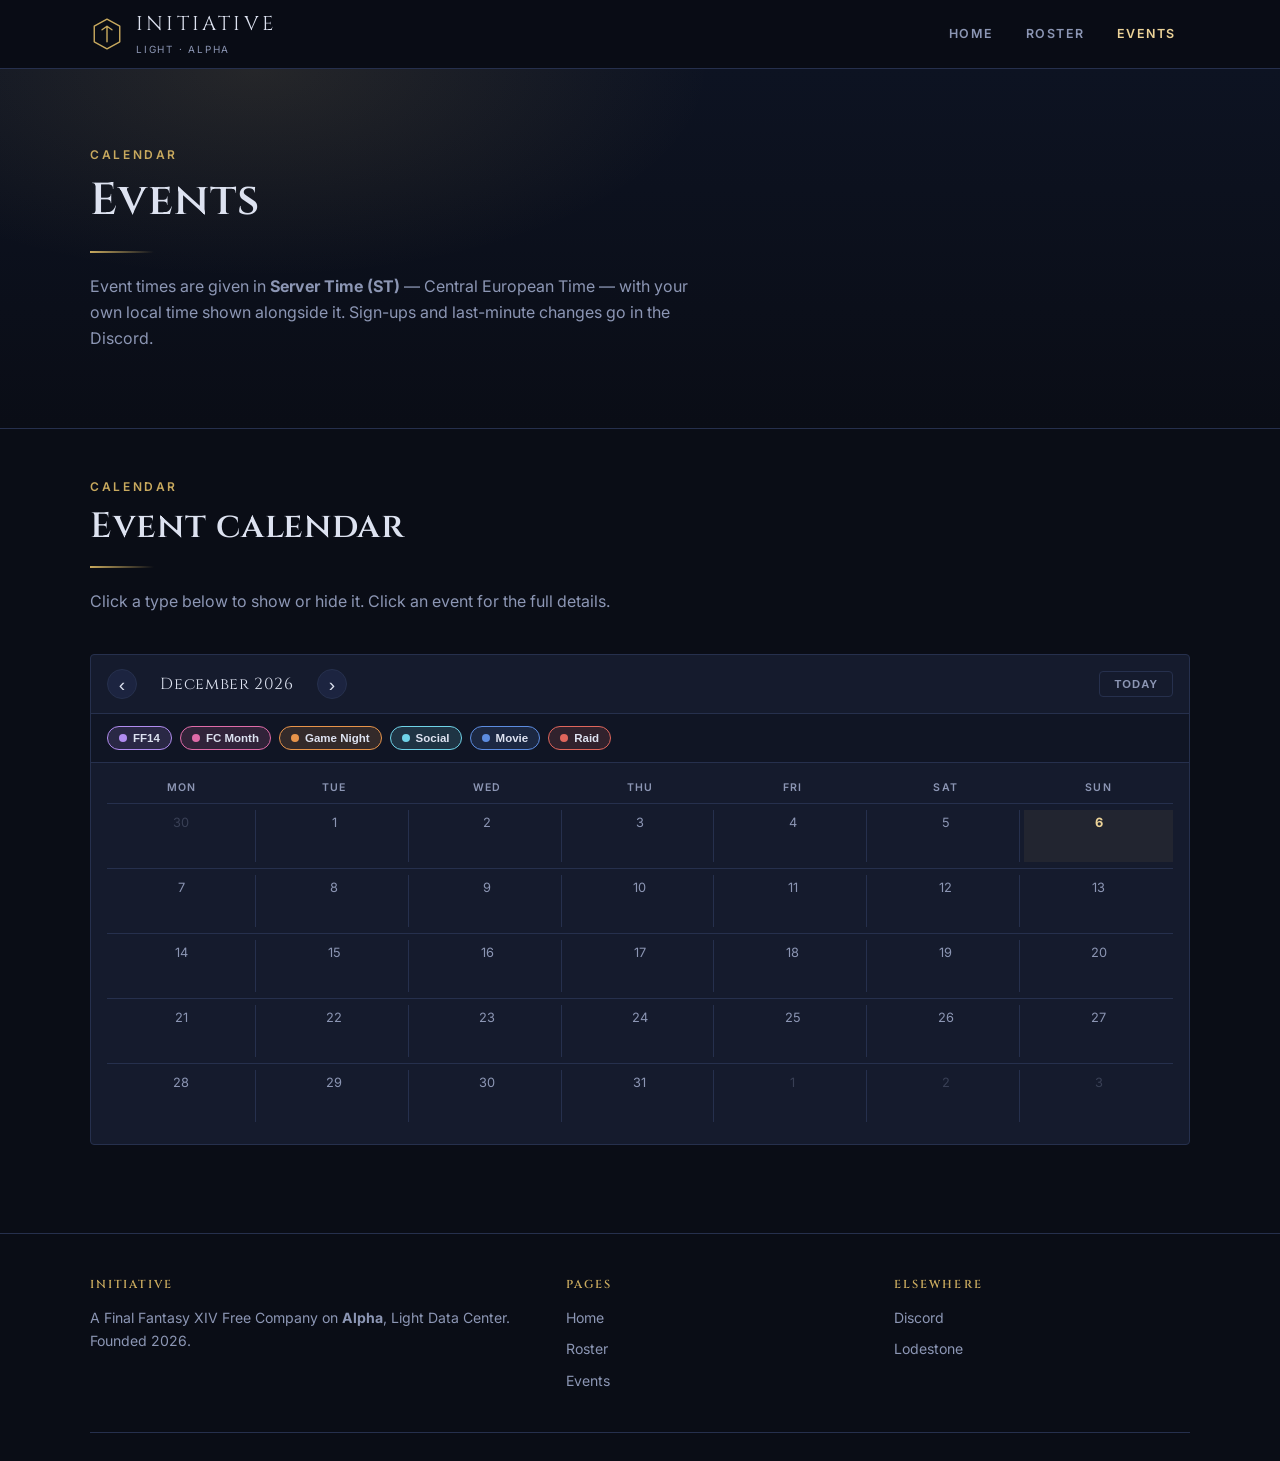
==== events.html @ 4358700f "site :)" ====
<!DOCTYPE html>
<html lang="en">
<head>
  <meta charset="UTF-8">
  <meta name="viewport" content="width=device-width, initial-scale=1.0">
  <title>Events — Initiative</title>
  <meta name="description" content="Upcoming events and official FFXIV happenings for Initiative, a FFXIV Free Company on Alpha, Light Data Center.">

  <link rel="preconnect" href="https://fonts.googleapis.com">
  <link rel="preconnect" href="https://fonts.gstatic.com" crossorigin>
  <link href="https://fonts.googleapis.com/css2?family=Cinzel:wght@500;600;700&family=Inter:wght@400;500;600&display=swap" rel="stylesheet">
  <link rel="stylesheet" href="assets/css/style.css">
</head>
<body>

  <header class="site-header">
    <nav class="wrap nav" aria-label="Main">
      <a class="brand" href="index.html">
        <svg class="brand__mark" viewBox="0 0 48 48" fill="none" stroke="#c8a95e" stroke-width="2"
             stroke-linecap="round" stroke-linejoin="round" aria-hidden="true">
          <path d="M24 3l18 10v22L24 45 6 35V13z"/>
          <path d="M24 13v22M17 18l7-5 7 5"/>
        </svg>
        <span>
          <span class="brand__name">Initiative</span>
          <span class="brand__meta">Light &middot; Alpha</span>
        </span>
      </a>

      <button class="nav__toggle" type="button" aria-expanded="false" aria-controls="nav-links" aria-label="Toggle menu">☰</button>

      <ul class="nav__links" id="nav-links">
        <li><a href="index.html">Home</a></li>
        <li><a href="roster.html">Roster</a></li>
        <li><a href="events.html">Events</a></li>
      </ul>
    </nav>
  </header>

  <main>
    <section class="page-banner">
      <div class="wrap">
        <span class="eyebrow">Calendar</span>
        <h1 style="font-size:clamp(1.9rem,5vw,2.8rem);">Events</h1>
        <hr class="rule">
        <p>
          Event times are given in <strong>Server Time (ST)</strong> — Central European Time —
          with your own local time shown alongside it. Sign-ups and last-minute changes go in
          the Discord.
        </p>
      </div>
    </section>

    <!-- ===== Server maintenance (live from the Lodestone, hidden when none) ===== -->
    <section class="maintenance" data-section="maintenance" hidden>
      <div class="wrap">
        <div class="maintenance__box">
          <span class="eyebrow">Server maintenance</span>
          <div class="maintenance__list" data-render="maintenance" aria-live="polite"></div>
        </div>
      </div>
    </section>

    <!-- ===== Calendar ===== -->
    <section class="section">
      <div class="wrap">
        <div class="section-head">
          <span class="eyebrow">Calendar</span>
          <h2>Event calendar</h2>
          <hr class="rule">
          <p>Click a type below to show or hide it. <span class="cal__hint-grid-only">Click an event for the full details.</span></p>
        </div>

        <div class="cal" data-render="calendar">
          <div class="cal__toolbar">
            <div class="cal__nav">
              <button type="button" class="cal__nav-btn" data-cal-nav="prev" aria-label="Previous month">&lsaquo;</button>
              <span class="cal__month" data-cal="month" aria-live="polite"></span>
              <button type="button" class="cal__nav-btn" data-cal-nav="next" aria-label="Next month">&rsaquo;</button>
            </div>
            <button type="button" class="cal__today" data-cal-nav="today">Today</button>
          </div>

          <div class="cal__filters" data-cal="filters" role="group" aria-label="Filter by event type"></div>

          <div class="cal__grid-wrap">
            <div class="cal__weekdays" data-cal="weekdays"></div>
            <div class="cal__grid" data-cal="grid"></div>
          </div>

          <!-- Mobile-only agenda view — see the responsive block in style.css.
               Same data as the grid above, rendered as readable cards instead
               of a cramped grid; multi-day events are pinned to the top. -->
          <div class="cal__cards" data-cal="cards"></div>

          <div class="cal__detail" data-cal="detail" hidden></div>
        </div>
      </div>
    </section>
  </main>

  <footer class="site-footer">
    <div class="wrap">
      <div class="footer-top">
        <div>
          <h4>Initiative</h4>
          <p>
            A Final Fantasy XIV Free Company on <strong>Alpha</strong>,
            Light Data Center. Founded <span data-fc="founded">2026</span>.
          </p>
        </div>
        <div>
          <h4>Pages</h4>
          <ul>
            <li><a href="index.html">Home</a></li>
            <li><a href="roster.html">Roster</a></li>
            <li><a href="events.html">Events</a></li>
          </ul>
        </div>
        <div>
          <h4>Elsewhere</h4>
          <ul>
            <li><a href="#" data-fc-href="discord">Discord</a></li>
            <li><a href="#" data-fc-href="lodestone">Lodestone</a></li>
          </ul>
        </div>
      </div>
    </div>
  </footer>

  <script src="assets/js/data.js"></script>
  <script src="assets/js/lodestone.js"></script>
  <script src="assets/js/main.js"></script>
</body>
</html>
---- assets/css/style.css ----
/* ==========================================================================
   Initiative — Free Company site
   Light Data Center · Alpha
   ========================================================================== */

/* --- Design tokens ------------------------------------------------------ */
:root {
  --bg:          #0a0d16;
  --bg-alt:      #101524;
  --panel:       #151b2d;
  --panel-hi:    #1c2440;
  --line:        #26304d;

  --gold:        #c8a95e;
  --gold-bright: #ecd398;
  --crystal:     #6fd3e8;

  --text:        #dde2f0;
  --muted:       #8c96b4;

  --font-display: "Cinzel", Georgia, serif;
  --font-body:    "Inter", "Segoe UI", system-ui, -apple-system, sans-serif;

  --radius: 4px;
  --wrap: 1140px;
}

/* --- Reset -------------------------------------------------------------- */
*,
*::before,
*::after { box-sizing: border-box; }

html { scroll-behavior: smooth; }

body {
  margin: 0;
  background: var(--bg);
  color: var(--text);
  font-family: var(--font-body);
  font-size: 16px;
  line-height: 1.65;
  -webkit-font-smoothing: antialiased;
}

img { max-width: 100%; display: block; }

a {
  color: var(--gold-bright);
  text-decoration: none;
  transition: color .15s ease;
}
a:hover { color: #fff; }

h1, h2, h3, h4 {
  font-family: var(--font-display);
  font-weight: 600;
  line-height: 1.2;
  margin: 0 0 .5em;
  letter-spacing: .02em;
}

h1 { font-size: clamp(2.2rem, 6vw, 3.6rem); }
h2 { font-size: clamp(1.6rem, 4vw, 2.2rem); }
h3 { font-size: 1.15rem; }

p { margin: 0 0 1rem; }

:focus-visible {
  outline: 2px solid var(--crystal);
  outline-offset: 3px;
}

/* --- Layout helpers ----------------------------------------------------- */
.wrap {
  width: 100%;
  max-width: var(--wrap);
  margin-inline: auto;
  padding-inline: 20px;
}

.section { padding-block: clamp(48px, 8vw, 88px); }
.section--alt { background: var(--bg-alt); border-block: 1px solid var(--line); }

.section-head {
  max-width: 660px;
  margin-bottom: 40px;
}
.section-head p { color: var(--muted); margin-bottom: 0; }

.eyebrow {
  display: block;
  font-family: var(--font-body);
  font-size: .75rem;
  font-weight: 600;
  letter-spacing: .22em;
  text-transform: uppercase;
  color: var(--gold);
  margin-bottom: .6rem;
}

/* Decorative gold rule under headings */
.rule {
  width: 64px;
  height: 2px;
  background: linear-gradient(90deg, var(--gold), transparent);
  margin: 0 0 1.25rem;
  border: 0;
}

/* --- Buttons ------------------------------------------------------------ */
.btn {
  display: inline-block;
  padding: 12px 26px;
  font-family: var(--font-body);
  font-size: .8rem;
  font-weight: 600;
  letter-spacing: .14em;
  text-transform: uppercase;
  border: 1px solid var(--gold);
  border-radius: var(--radius);
  color: var(--gold-bright);
  background: transparent;
  cursor: pointer;
  transition: background .18s ease, color .18s ease, transform .18s ease;
}
.btn:hover {
  background: var(--gold);
  color: #12160f;
  transform: translateY(-2px);
}
.btn--solid {
  background: var(--gold);
  color: #12160f;
}
.btn--solid:hover { background: var(--gold-bright); color: #12160f; }

.btn--ghost { border-color: var(--line); color: var(--text); }
.btn--ghost:hover { background: var(--panel-hi); color: #fff; border-color: var(--gold); }

/* --- Header / nav ------------------------------------------------------- */
.site-header {
  position: sticky;
  top: 0;
  z-index: 50;
  background: rgba(10, 13, 22, .88);
  backdrop-filter: blur(10px);
  border-bottom: 1px solid var(--line);
}

.nav {
  display: flex;
  align-items: center;
  justify-content: space-between;
  gap: 20px;
  height: 68px;
}

.brand {
  display: flex;
  align-items: center;
  gap: 12px;
  color: var(--text);
}
.brand:hover { color: var(--text); }

.brand__mark {
  width: 34px;
  height: 34px;
  flex: none;
}

.brand__name {
  font-family: var(--font-display);
  font-size: 1.25rem;
  letter-spacing: .16em;
  text-transform: uppercase;
  line-height: 1;
}
.brand__meta {
  display: block;
  font-size: .62rem;
  letter-spacing: .18em;
  text-transform: uppercase;
  color: var(--muted);
  margin-top: 3px;
}

.nav__links {
  display: flex;
  align-items: center;
  gap: 4px;
  list-style: none;
  margin: 0;
  padding: 0;
}

.nav__links a {
  display: block;
  padding: 8px 14px;
  font-size: .78rem;
  font-weight: 600;
  letter-spacing: .12em;
  text-transform: uppercase;
  color: var(--muted);
  border-radius: var(--radius);
}
.nav__links a:hover { color: var(--text); background: var(--panel); }
.nav__links a.is-active { color: var(--gold-bright); }

.nav__toggle {
  display: none;
  width: 42px;
  height: 42px;
  padding: 0;
  background: none;
  border: 1px solid var(--line);
  border-radius: var(--radius);
  color: var(--text);
  font-size: 1.1rem;
  cursor: pointer;
}

/* --- Hero --------------------------------------------------------------- */
.hero {
  position: relative;
  display: flex;
  align-items: center;
  min-height: clamp(460px, 76vh, 700px);
  overflow: hidden;
  background:
    radial-gradient(900px 500px at 72% 12%, rgba(111, 211, 232, .14), transparent 60%),
    radial-gradient(700px 500px at 18% 85%, rgba(200, 169, 94, .12), transparent 60%),
    linear-gradient(180deg, #0d1322 0%, var(--bg) 100%);
}

/* Faint starfield — pure CSS, no image assets needed */
.hero::after {
  content: "";
  position: absolute;
  inset: 0;
  background-image:
    radial-gradient(1.5px 1.5px at 12% 22%, rgba(255,255,255,.5), transparent),
    radial-gradient(1.5px 1.5px at 78% 16%, rgba(255,255,255,.4), transparent),
    radial-gradient(1px 1px at 44% 62%, rgba(255,255,255,.35), transparent),
    radial-gradient(1.5px 1.5px at 88% 72%, rgba(255,255,255,.3), transparent),
    radial-gradient(1px 1px at 28% 80%, rgba(255,255,255,.35), transparent);
  pointer-events: none;
}

.hero__inner { position: relative; z-index: 1; padding-block: 70px; }
.hero__content { max-width: 620px; }

.hero__tag {
  display: inline-flex;
  align-items: center;
  gap: 10px;
  padding: 6px 14px;
  margin-bottom: 22px;
  font-size: .7rem;
  font-weight: 600;
  letter-spacing: .18em;
  text-transform: uppercase;
  color: var(--crystal);
  border: 1px solid rgba(111, 211, 232, .35);
  border-radius: 100px;
  background: rgba(111, 211, 232, .07);
}
.hero__tag::before {
  content: "";
  width: 7px;
  height: 7px;
  border-radius: 50%;
  background: var(--crystal);
  box-shadow: 0 0 10px var(--crystal);
}

.hero h1 {
  margin-bottom: .3em;
  text-transform: uppercase;
  letter-spacing: .06em;
  background: linear-gradient(180deg, #fff 20%, var(--gold) 120%);
  -webkit-background-clip: text;
  background-clip: text;
  color: transparent;
}

.hero__lead {
  font-size: 1.1rem;
  color: #b9c2da;
  margin-bottom: 2rem;
}

.hero__actions { display: flex; flex-wrap: wrap; gap: 14px; }

/* Hero splits into intro text + a compact facts card side by side, so the
   member count / world / rank / estate info reads as one horizontal glance
   next to the pitch instead of a separate full-width strip further down. */
.hero__grid {
  display: grid;
  grid-template-columns: 1.15fr .85fr;
  gap: 40px;
  align-items: center;
}

.hero__glance { padding: 26px 28px; }
.hero__glance h3 { margin-bottom: 0; }

.glance__stats {
  display: grid;
  grid-template-columns: repeat(2, 1fr);
  gap: 16px 12px;
  margin: 16px 0 18px;
}
.glance__value {
  display: block;
  font-family: var(--font-display);
  font-size: 1.35rem;
  color: var(--gold-bright);
  line-height: 1.1;
}
.glance__label {
  display: block;
  margin-top: 4px;
  font-size: .62rem;
  letter-spacing: .14em;
  text-transform: uppercase;
  color: var(--muted);
}

.glance__facts td { padding: 8px 0; font-size: .82rem; }

/* Proof-of-life line under the facts above — see initLiveFc() in main.js. */
.stats__status {
  margin: 12px 0 0;
  font-size: .7rem;
  color: var(--muted);
}
.stats__status:empty { display: none; }
.stats__status .is-live { color: var(--crystal); }

/* --- Page banner (inner pages) ------------------------------------------ */
.page-banner {
  padding-block: clamp(48px, 7vw, 76px);
  border-bottom: 1px solid var(--line);
  background:
    radial-gradient(700px 320px at 20% 0%, rgba(200, 169, 94, .13), transparent 65%),
    linear-gradient(180deg, #0d1322, var(--bg));
}
.page-banner p { color: var(--muted); max-width: 620px; margin-bottom: 0; }

/* --- Cards -------------------------------------------------------------- */
.grid {
  display: grid;
  gap: 20px;
}
.grid--4 { grid-template-columns: repeat(4, 1fr); }

.card {
  position: relative;
  padding: 26px 24px;
  background: var(--panel);
  border: 1px solid var(--line);
  border-radius: var(--radius);
  transition: border-color .2s ease, transform .2s ease;
}
.card:hover { border-color: rgba(200, 169, 94, .5); transform: translateY(-3px); }
.card p { color: var(--muted); margin-bottom: 0; }
.card h3 { color: var(--text); }

.card__icon {
  width: 38px;
  height: 38px;
  margin-bottom: 16px;
  color: var(--gold);
}

/* --- Roster ------------------------------------------------------------- */
input[type="text"] {
  width: 100%;
  padding: 11px 14px;
  font-family: inherit;
  font-size: .92rem;
  color: var(--text);
  background: var(--panel);
  border: 1px solid var(--line);
  border-radius: var(--radius);
}
input::placeholder { color: #66708c; }
input:focus {
  outline: none;
  border-color: var(--gold);
}

/* Roster: one row of cards that wraps onto more lines when it runs out of
   room. Cards keep a fixed width and each line is centred. */
.wrap--wide { max-width: 1840px; }

.roster-toolbar {
  max-width: 480px;
  margin: 0 auto 32px;
}

.roster-grid {
  display: flex;
  flex-wrap: wrap;
  justify-content: center;
  align-items: flex-start;
  gap: 16px;
}

.member {
  width: 210px;
  padding: 10px;
  background: var(--panel);
  border: 1px solid var(--line);
  border-radius: var(--radius);
  transition: border-color .2s ease, background .2s ease;
}
.member:hover { background: var(--panel-hi); border-color: rgba(200, 169, 94, .5); }
.portrait { display: block; color: var(--text); }
.portrait:hover { color: var(--gold-bright); }

.portrait__frame {
  position: relative;
  aspect-ratio: 880 / 1200;             /* Lodestone portrait size */
  overflow: hidden;
  border-radius: 3px;
  background:
    radial-gradient(circle at 50% 35%, rgba(111, 211, 232, .12), transparent 65%),
    var(--bg-alt);
}
.portrait__frame img {
  position: absolute;
  inset: 0;
  width: 100%;
  height: 100%;
  object-fit: cover;
  transition: transform .5s ease;
}
.portrait:hover .portrait__frame img { transform: scale(1.04); }

.portrait__fallback {
  position: absolute;
  inset: 0;
  display: grid;
  place-items: center;
  font-family: var(--font-display);
  font-size: 2.2rem;
  color: var(--gold);
}

.portrait__name {
  display: block;
  padding: 10px 4px 4px;
  font-family: var(--font-display);
  font-size: 1rem;
  line-height: 1.3;
  text-align: center;
  transition: color .15s ease;
}

.member__info {
  display: flex;
  flex-direction: column;
  align-items: center;
  gap: 4px;
  padding: 0 4px 6px;
  text-align: center;
}
.member__rank {
  font-size: .66rem;
  font-weight: 600;
  letter-spacing: .18em;
  text-transform: uppercase;
  color: var(--gold);
}
.member__role {
  font-size: .82rem;
  line-height: 1.35;
  color: var(--text);
}
.member__discord {
  display: inline-flex;
  align-items: center;
  gap: 6px;
  max-width: 100%;
  font-size: .78rem;
  color: var(--muted);
  overflow-wrap: anywhere;
}
.member__discord-icon {
  width: 14px;
  height: 14px;
  flex: none;
  color: #8a93f0;                        /* muted Discord blurple */
}

.sr-only {
  position: absolute;
  width: 1px;
  height: 1px;
  margin: -1px;
  padding: 0;
  overflow: hidden;
  clip: rect(0 0 0 0);
  white-space: nowrap;
  border: 0;
}

.tag {
  padding: 3px 9px;
  font-size: .68rem;
  font-weight: 600;
  letter-spacing: .06em;
  border-radius: 3px;
  background: var(--bg-alt);
  border: 1px solid var(--line);
  color: var(--muted);
}

.empty-state {
  padding: 48px 20px;
  text-align: center;
  color: var(--muted);
  border: 1px dashed var(--line);
  border-radius: var(--radius);
}

/* --- Calendar ------------------------------------------------------------
   Each .cal__week is a single 7-column grid — day numbers in row 1, event
   bars from row 2 down — so a bar's grid-column always lines up exactly
   under its date. Every event, single- or multi-day, is a .cal__bar
   spanning from its start day to its end day; overlapping bars land in
   different grid-row "lanes" (see calLayoutWeek in main.js) so they never
   collide.
   -------------------------------------------------------------------- */
.cal {
  background: var(--panel);
  border: 1px solid var(--line);
  border-radius: var(--radius);
  overflow: hidden;
}

.cal__toolbar {
  display: flex;
  align-items: center;
  justify-content: space-between;
  gap: 12px;
  padding: 14px 16px;
  border-bottom: 1px solid var(--line);
}
.cal__nav { display: flex; align-items: center; gap: 10px; }
.cal__nav-btn {
  width: 30px;
  height: 30px;
  display: inline-flex;
  align-items: center;
  justify-content: center;
  font-size: 1.2rem;
  line-height: 1;
  color: var(--text);
  background: var(--panel-hi);
  border: 1px solid var(--line);
  border-radius: 50%;
  cursor: pointer;
}
.cal__nav-btn:hover { border-color: var(--gold); color: var(--gold-bright); }
.cal__month {
  min-width: 160px;
  text-align: center;
  font-family: var(--font-display);
  letter-spacing: .04em;
}
.cal__today {
  padding: 6px 14px;
  font-size: .7rem;
  font-weight: 600;
  letter-spacing: .1em;
  text-transform: uppercase;
  color: var(--muted);
  background: transparent;
  border: 1px solid var(--line);
  border-radius: var(--radius);
  cursor: pointer;
}
.cal__today:hover { color: var(--text); border-color: var(--gold); }

.cal__filters {
  display: flex;
  flex-wrap: wrap;
  gap: 8px;
  padding: 12px 16px;
  background: var(--bg-alt);
  border-bottom: 1px solid var(--line);
}
.cal__filter {
  display: inline-flex;
  align-items: center;
  gap: 6px;
  padding: 5px 11px;
  font-size: .72rem;
  font-weight: 600;
  color: var(--muted);
  background: var(--panel);
  border: 1px solid var(--line);
  border-radius: 999px;
  cursor: pointer;
  transition: color .15s ease, border-color .15s ease, background .15s ease;
}
.cal__filter.is-active {
  color: var(--text);
  border-color: var(--pill-color);
  background: rgba(var(--pill-rgb), .16);
}
.cal__filter:not(.is-active) { opacity: .6; }
.cal__filter-dot {
  width: 8px;
  height: 8px;
  border-radius: 50%;
  background: var(--pill-color);
}

.cal__grid-wrap { padding: 4px 16px 16px; }
.cal__weekdays {
  display: grid;
  grid-template-columns: repeat(7, 1fr);
  column-gap: 4px;
  padding-top: 12px;
  font-size: .66rem;
  font-weight: 600;
  letter-spacing: .12em;
  text-transform: uppercase;
  color: var(--muted);
}
.cal__weekday { text-align: center; padding-bottom: 6px; }

/* One grid per week — day numbers (row 1) and bars (rows 2+) share the same
   7 column tracks, so a bar always lines up under its date. Splitting this
   into two separate grids caused bars to drift left of their real date. */
.cal__week {
  display: grid;
  grid-template-columns: repeat(7, 1fr);
  column-gap: 4px;
  row-gap: 3px;
  border-top: 1px solid var(--line);
  padding: 6px 0;
}
.cal__cell {
  pointer-events: none;
  align-self: stretch;
  justify-self: stretch;
}
.cal__cell--divide { border-right: 1px solid var(--line); }
.cal__cell--today { background: rgba(200, 169, 94, .07); }

.cal__daynum {
  position: relative;
  text-align: center;
  padding: 2px 0 4px;
  font-size: .8rem;
  color: var(--muted);
}
.cal__daynum--outside { color: rgba(140, 150, 180, .3); }
.cal__daynum--today {
  color: var(--gold-bright);
  font-weight: 700;
}
.cal__bar {
  display: block;
  width: 100%;
  padding: 3px 8px;
  font: inherit;
  font-size: .72rem;
  line-height: 18px;
  text-align: left;
  white-space: nowrap;
  overflow: hidden;
  text-overflow: ellipsis;
  color: var(--text);
  background: rgba(var(--bar-rgb), .24);
  border: 1px solid var(--bar-color);
  border-radius: 9px;
  cursor: pointer;
}
.cal__bar:hover,
.cal__bar:focus-visible { background: rgba(var(--bar-rgb), .42); }
.cal__bar--open-start { border-top-left-radius: 0; border-bottom-left-radius: 0; }
.cal__bar--open-end { border-top-right-radius: 0; border-bottom-right-radius: 0; }

.cal__detail { padding: 0 16px 18px; }
.cal__detail-card {
  position: relative;
  padding: 16px 42px 16px 18px;
  background: var(--bg-alt);
  border: 1px solid var(--line);
  border-left: 3px solid var(--gold);
  border-radius: var(--radius);
}
.cal__detail-card h3 { margin: 8px 0 4px; font-size: 1.05rem; }
.cal__detail-meta { margin: 0 0 8px; font-size: .8rem; color: var(--muted); }
.cal__detail-card p:last-child { margin-bottom: 0; font-size: .88rem; color: var(--muted); }
.cal__detail-meta small { font-size: .85em; }
.cal__detail-close {
  position: absolute;
  top: 8px;
  right: 8px;
  width: 28px;
  height: 28px;
  font-size: 1.3rem;
  line-height: 1;
  color: var(--muted);
  background: transparent;
  border: 0;
  cursor: pointer;
}
.cal__detail-close:hover { color: var(--text); }

/* Mobile agenda view — hidden by default, swapped in for .cal__grid-wrap
   under 680px (see the responsive block below). Same events as the grid,
   as a scrollable list of cards instead of a cramped grid. */
.cal__cards {
  display: none;
  flex-direction: column;
  gap: 10px;
  padding: 4px 16px 16px;
}
.cal__cards-label {
  margin: 10px 0 2px;
  font-size: .68rem;
  font-weight: 600;
  letter-spacing: .16em;
  text-transform: uppercase;
  color: var(--muted);
}
.cal__cards-label:first-child { margin-top: 0; }

.cal__card {
  padding: 14px 16px;
  background: var(--bg-alt);
  border: 1px solid var(--line);
  border-left: 3px solid var(--bar-color, var(--gold));
  border-radius: var(--radius);
}
.cal__card--featured { background: rgba(var(--bar-rgb), .09); }
.cal__card h3 { margin: 0 0 4px; font-size: .98rem; }

.cal__card-head {
  display: flex;
  align-items: center;
  justify-content: space-between;
  gap: 10px;
  margin-bottom: 6px;
}
.cal__card-date {
  font-size: .74rem;
  font-weight: 600;
  letter-spacing: .04em;
  color: var(--muted);
}
.cal__card-date--today { color: var(--gold-bright); }
.cal__card-time { margin: 0 0 6px; font-size: .8rem; color: var(--muted); }
.cal__card-time small { font-size: .85em; }
.cal__card-detail { margin: 0; font-size: .85rem; color: var(--muted); }

.schedule {
  width: 100%;
  border-collapse: collapse;
  font-size: .92rem;
}
.schedule th,
.schedule td {
  padding: 14px 16px;
  text-align: left;
  border-bottom: 1px solid var(--line);
}
.schedule th {
  font-family: var(--font-body);
  font-size: .7rem;
  font-weight: 600;
  letter-spacing: .16em;
  text-transform: uppercase;
  color: var(--gold);
}
.schedule tbody tr:hover { background: var(--panel); }
.schedule td:first-child { color: var(--text); font-weight: 600; }
.schedule td { color: var(--muted); }


/* --- Lodestone: server maintenance + official news ---------------------- */
.maintenance { padding-top: clamp(32px, 5vw, 48px); }
.maintenance + .section { padding-top: clamp(32px, 5vw, 48px); }

.maintenance__box {
  padding: 18px 24px;
  background: rgba(200, 169, 94, .06);
  border: 1px solid rgba(200, 169, 94, .3);
  border-left: 3px solid var(--gold);
  border-radius: var(--radius);
}
.maintenance__box .eyebrow { margin-bottom: 8px; }

.notice {
  display: grid;
  grid-template-columns: auto 1fr auto;
  align-items: center;
  gap: 6px 16px;
  padding: 10px 0;
  color: var(--text);
  border-top: 1px solid var(--line);
}
.notice:first-child { border-top: 0; }
.notice:hover { color: var(--gold-bright); }

.notice__status {
  padding: 3px 8px;
  font-size: .64rem;
  font-weight: 600;
  letter-spacing: .14em;
  text-transform: uppercase;
  white-space: nowrap;
  color: var(--muted);
  border: 1px solid var(--line);
  border-radius: 3px;
}
.notice__status.is-live {
  color: var(--crystal);
  border-color: rgba(111, 211, 232, .45);
}
.notice__title { font-weight: 600; }
.notice__time {
  font-size: .88rem;
  color: var(--muted);
  white-space: nowrap;
}
.notice__time small { font-size: .72rem; }

/* --- Footer ------------------------------------------------------------- */
.site-footer {
  padding-block: 44px 28px;
  background: var(--bg);
  border-top: 1px solid var(--line);
  font-size: .88rem;
}
.footer-top {
  display: grid;
  grid-template-columns: 1.5fr 1fr 1fr;
  gap: 32px;
  padding-bottom: 32px;
  border-bottom: 1px solid var(--line);
}
.site-footer h4 {
  font-size: .72rem;
  letter-spacing: .18em;
  text-transform: uppercase;
  color: var(--gold);
  margin-bottom: 14px;
}
.site-footer ul { list-style: none; margin: 0; padding: 0; }
.site-footer li { margin-bottom: 8px; }
.site-footer a { color: var(--muted); }
.site-footer a:hover { color: var(--gold-bright); }
.site-footer p { color: var(--muted); }

.footer-bottom {
  display: flex;
  flex-wrap: wrap;
  justify-content: space-between;
  gap: 12px;
  padding-top: 22px;
  color: #6a7492;
  font-size: .78rem;
}

/* --- Motion ------------------------------------------------------------- */
.reveal {
  opacity: 0;
  transform: translateY(18px);
  transition: opacity .6s ease, transform .6s ease;
}
.reveal.is-visible { opacity: 1; transform: none; }

@media (prefers-reduced-motion: reduce) {
  html { scroll-behavior: auto; }
  *, *::before, *::after {
    animation-duration: .001ms !important;
    transition-duration: .001ms !important;
  }
  .reveal { opacity: 1; transform: none; }
}

/* --- Responsive --------------------------------------------------------- */
@media (max-width: 900px) {
  .grid--4 { grid-template-columns: repeat(2, 1fr); }
  .footer-top { grid-template-columns: 1fr 1fr; }
  .hero__grid { grid-template-columns: 1fr; }
  .hero__glance { max-width: 480px; }
}

@media (max-width: 680px) {
  .nav__toggle { display: block; }

  .nav__links {
    position: absolute;
    top: 68px;
    left: 0;
    right: 0;
    flex-direction: column;
    align-items: stretch;
    gap: 0;
    padding: 8px 20px 16px;
    background: var(--bg-alt);
    border-bottom: 1px solid var(--line);
  }
  .nav__links:not(.is-open) { display: none; }
  .nav__links a { padding: 12px 8px; }

  .grid--4 { grid-template-columns: 1fr; }

  .roster-grid { gap: 12px; }
  .member { width: calc(50% - 6px); padding: 6px; }
  .portrait__name { font-size: .85rem; }
  .member__role { font-size: .76rem; }

  .cal__toolbar { flex-wrap: wrap; }
  .cal__month { min-width: 0; }

  /* Grid becomes cards below this width — a 7-column grid can't fit
     anything readable on a phone screen. */
  .cal__grid-wrap,
  .cal__detail { display: none; }
  .cal__cards { display: flex; }
  .cal__hint-grid-only { display: none; }

  .notice { grid-template-columns: 1fr; }
  .notice__status { justify-self: start; }
  .notice__time { white-space: normal; }
}
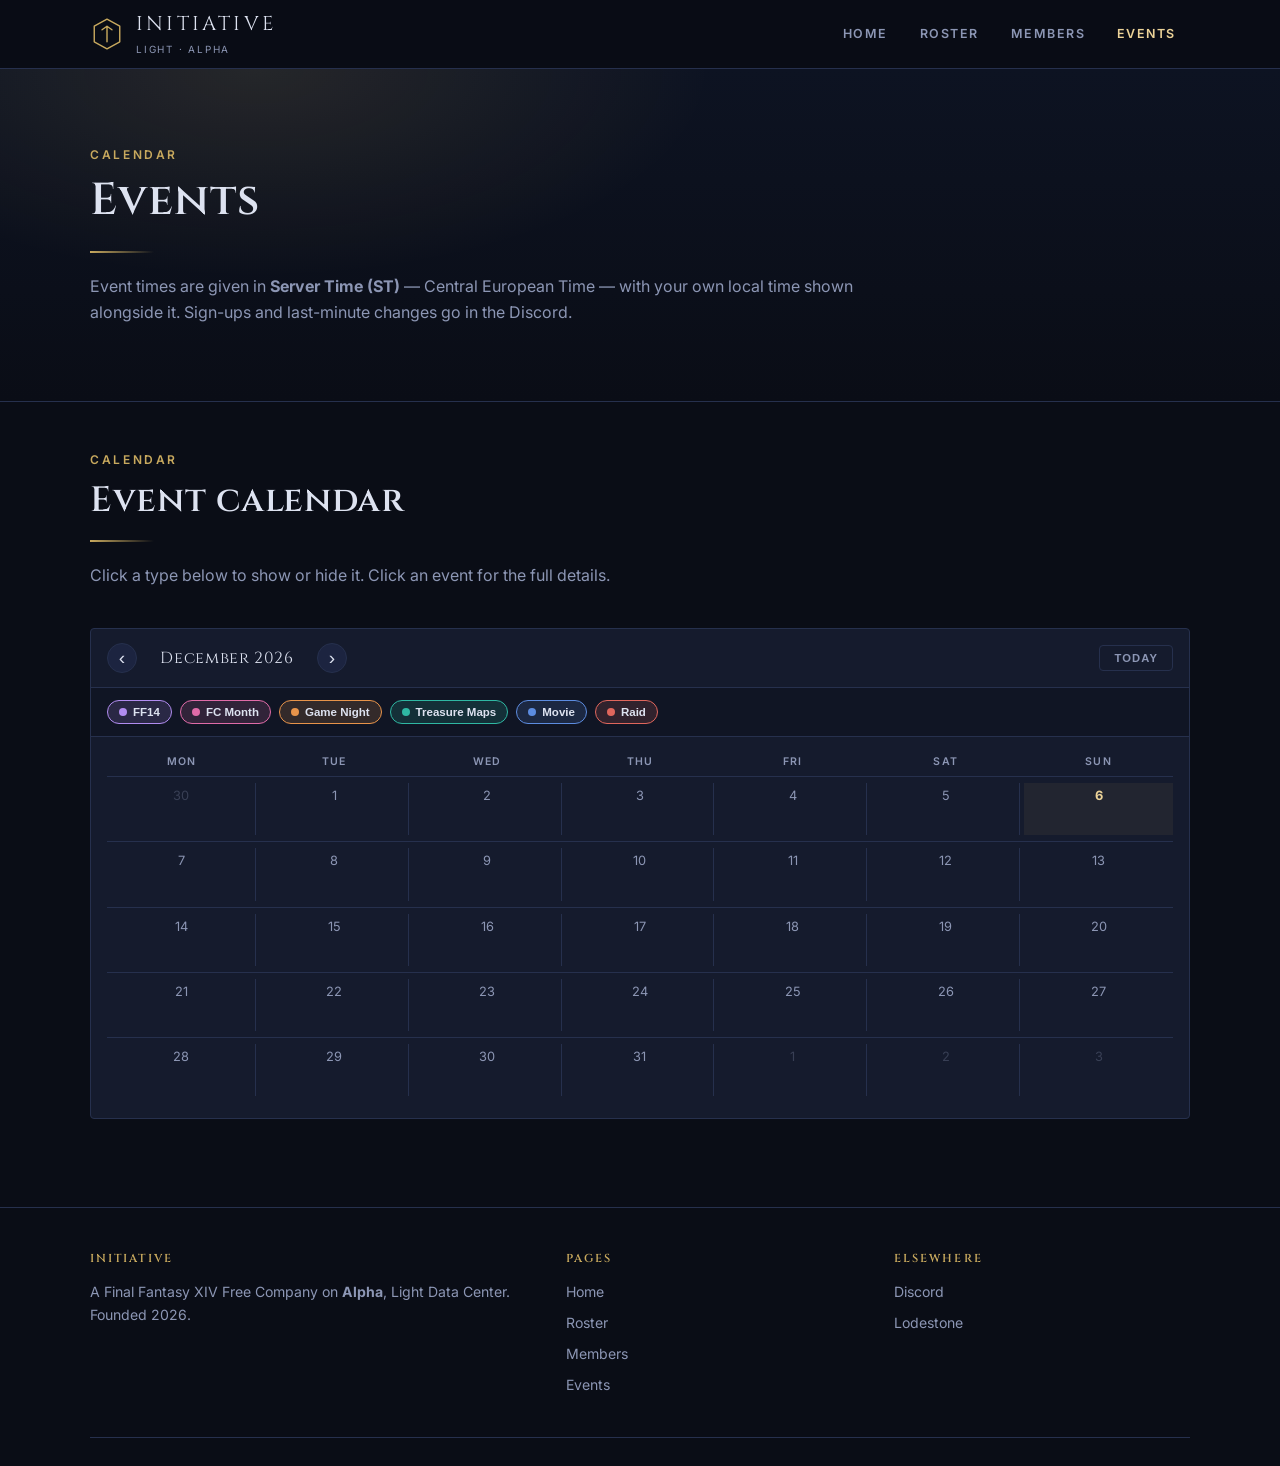
==== commit 4da2c03a: "members and fixes" ====
--- a/events.html
+++ b/events.html
@@ -32,6 +32,7 @@
       <ul class="nav__links" id="nav-links">
         <li><a href="index.html">Home</a></li>
         <li><a href="roster.html">Roster</a></li>
+        <li><a href="members.html">Members</a></li>
         <li><a href="events.html">Events</a></li>
       </ul>
     </nav>
@@ -114,6 +115,7 @@
           <ul>
             <li><a href="index.html">Home</a></li>
             <li><a href="roster.html">Roster</a></li>
+            <li><a href="members.html">Members</a></li>
             <li><a href="events.html">Events</a></li>
           </ul>
         </div>
--- a/assets/css/style.css
+++ b/assets/css/style.css
@@ -346,7 +346,7 @@
     radial-gradient(700px 320px at 20% 0%, rgba(200, 169, 94, .13), transparent 65%),
     linear-gradient(180deg, #0d1322, var(--bg));
 }
-.page-banner p { color: var(--muted); max-width: 620px; margin-bottom: 0; }
+.page-banner p { color: var(--muted); max-width: 820px; margin-bottom: 0; }
 
 /* --- Cards -------------------------------------------------------------- */
 .grid {
@@ -406,6 +406,88 @@
   justify-content: center;
   align-items: flex-start;
   gap: 16px;
+}
+
+.members-filters {
+  display: flex;
+  flex-wrap: wrap;
+  justify-content: center;
+  gap: 8px;
+  margin-top: 14px;
+}
+
+.members-count {
+  margin: 10px 0 0;
+  font-size: .72rem;
+  letter-spacing: .04em;
+  text-align: center;
+  color: var(--muted);
+}
+.members-count:empty { display: none; }
+
+.members-progress {
+  margin: 4px 0 0;
+  font-size: .68rem;
+  letter-spacing: .04em;
+  text-align: center;
+  color: var(--muted);
+}
+.members-progress:empty { display: none; }
+
+/* Members page — small text-only cards (no portraits yet). */
+.member-mini-grid {
+  display: grid;
+  /* Wide enough that a card with all three tags (Combat, Gatherer, Crafter)
+     never has to wrap them onto a second line, phones included — that's a
+     single column there rather than a cramped two. */
+  grid-template-columns: repeat(auto-fill, minmax(260px, 1fr));
+  gap: 10px;
+}
+.member-mini {
+  display: flex;
+  flex-direction: column;
+  gap: 3px;
+  padding: 10px 12px;
+  background: var(--panel);
+  border: 1px solid var(--line);
+  border-radius: var(--radius);
+  transition: border-color .2s ease, background .2s ease;
+}
+.member-mini:hover { background: var(--panel-hi); border-color: rgba(200, 169, 94, .5); }
+.member-mini__name {
+  font-family: var(--font-display);
+  font-size: .92rem;
+  line-height: 1.3;
+  color: var(--text);
+  overflow-wrap: anywhere;
+}
+.member-mini__rank {
+  font-size: .64rem;
+  font-weight: 600;
+  letter-spacing: .14em;
+  text-transform: uppercase;
+  color: var(--gold);
+}
+.member-mini__tags {
+  display: flex;
+  flex-wrap: wrap;
+  gap: 4px;
+  margin-top: 2px;
+}
+.member-mini__tags:empty { display: none; }
+
+.members-pager {
+  display: flex;
+  align-items: center;
+  justify-content: center;
+  gap: 14px;
+  margin-top: 28px;
+}
+.members-pager__label {
+  min-width: 90px;
+  text-align: center;
+  font-family: var(--font-display);
+  letter-spacing: .04em;
 }
 
 .member {
@@ -565,6 +647,7 @@
   cursor: pointer;
 }
 .cal__nav-btn:hover { border-color: var(--gold); color: var(--gold-bright); }
+.cal__nav-btn:disabled { opacity: .35; cursor: default; pointer-events: none; }
 .cal__month {
   min-width: 160px;
   text-align: center;
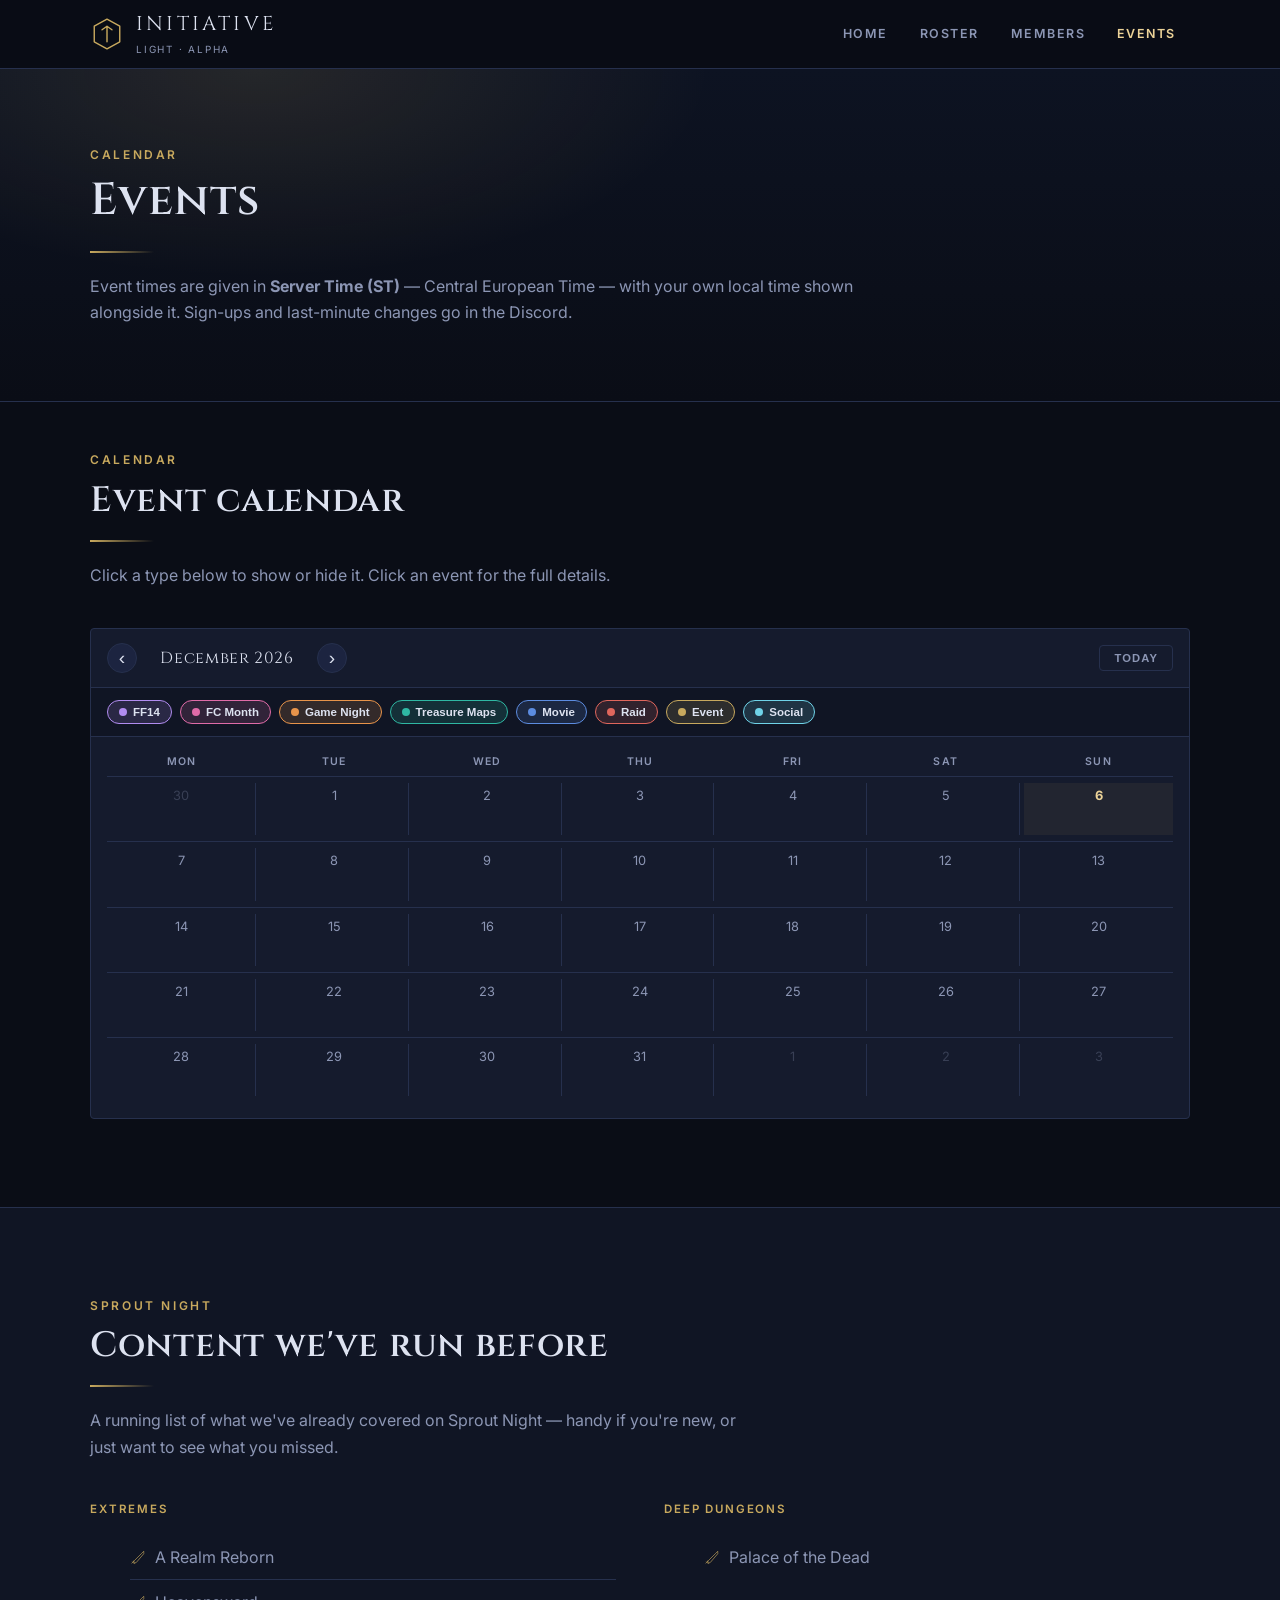
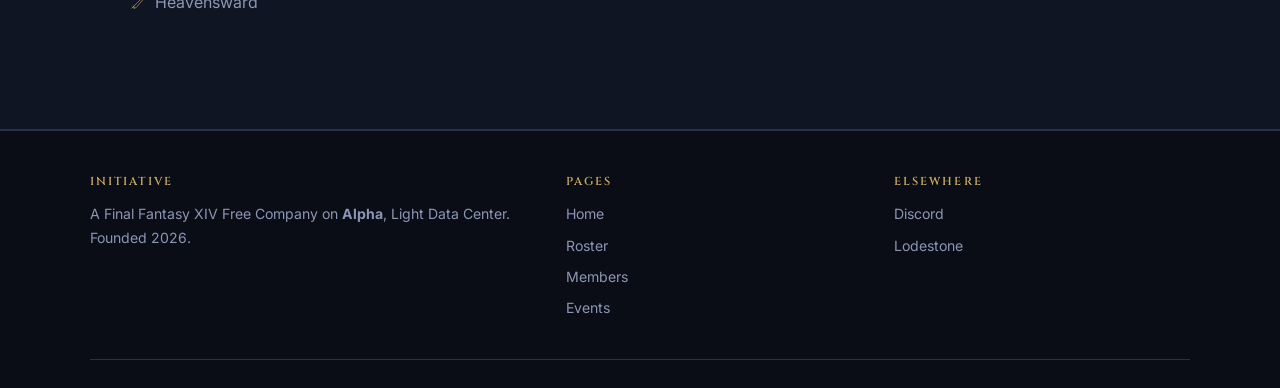
==== commit f0195388: "changes" ====
--- a/events.html
+++ b/events.html
@@ -98,6 +98,20 @@
         </div>
       </div>
     </section>
+
+    <!-- ===== Sprout Night content log ===== -->
+    <section class="section section--alt">
+      <div class="wrap">
+        <div class="section-head">
+          <span class="eyebrow">Sprout Night</span>
+          <h2>Content we've run before</h2>
+          <hr class="rule">
+          <p>A running list of what we've already covered on Sprout Night — handy if you're new, or just want to see what you missed.</p>
+        </div>
+
+        <div class="sprout-log" data-render="sprout-night"></div>
+      </div>
+    </section>
   </main>
 
   <footer class="site-footer">
--- a/assets/css/style.css
+++ b/assets/css/style.css
@@ -869,6 +869,41 @@
 .schedule td { color: var(--muted); }
 
 
+/* --- Events: Sprout Night content log ------------------------------------ */
+.sprout-log {
+  display: grid;
+  grid-template-columns: repeat(auto-fit, minmax(220px, 1fr));
+  gap: 32px 48px;
+}
+.sprout-log__label {
+  margin: 0 0 10px;
+  font-size: .72rem;
+  font-weight: 600;
+  letter-spacing: .16em;
+  text-transform: uppercase;
+  color: var(--gold);
+}
+.sprout-log__list {
+  display: flex;
+  flex-direction: column;
+}
+.sprout-log__item {
+  display: flex;
+  align-items: center;
+  gap: 10px;
+  padding: 9px 0;
+  border-bottom: 1px solid var(--line);
+  color: var(--muted);
+}
+.sprout-log__item:last-child { border-bottom: none; }
+.sprout-log__item .card__icon {
+  width: 15px;
+  height: 15px;
+  margin-bottom: 0;
+  flex-shrink: 0;
+  color: var(--gold);
+}
+
 /* --- Lodestone: server maintenance + official news ---------------------- */
 .maintenance { padding-top: clamp(32px, 5vw, 48px); }
 .maintenance + .section { padding-top: clamp(32px, 5vw, 48px); }
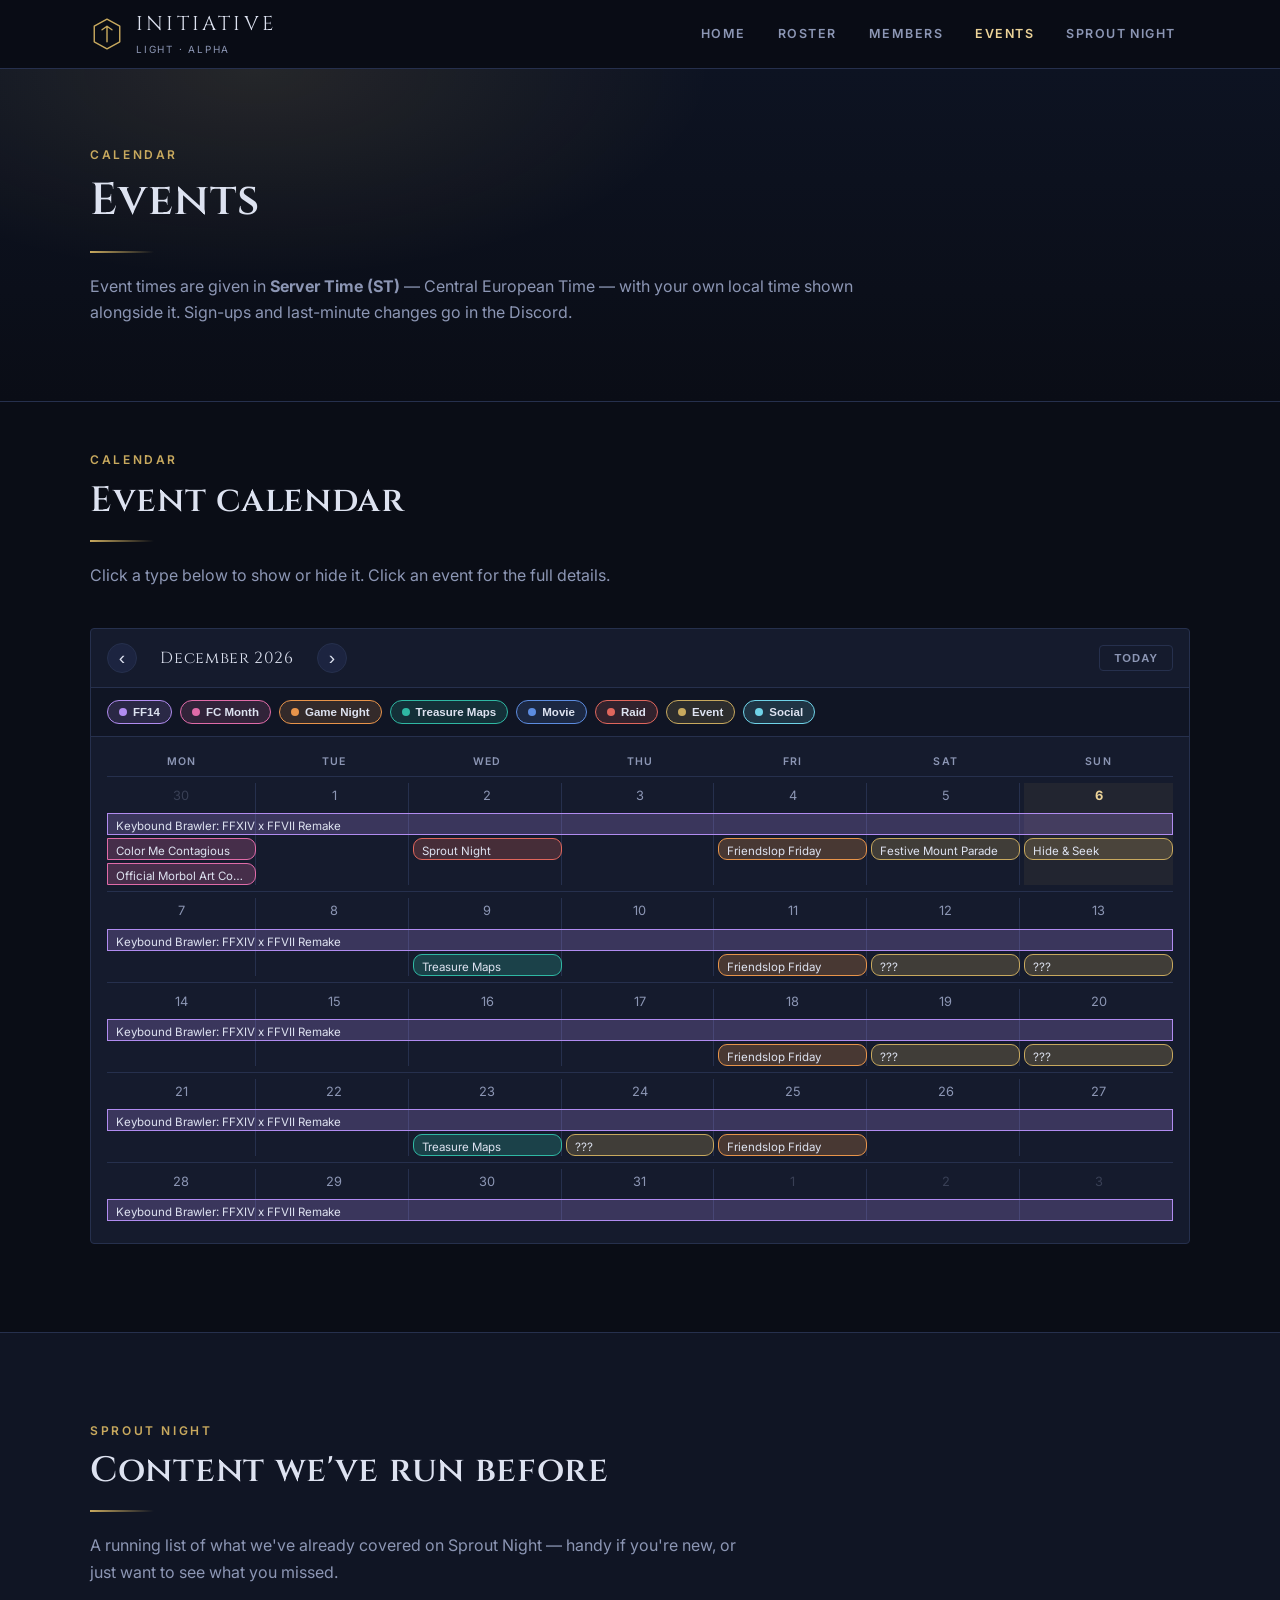
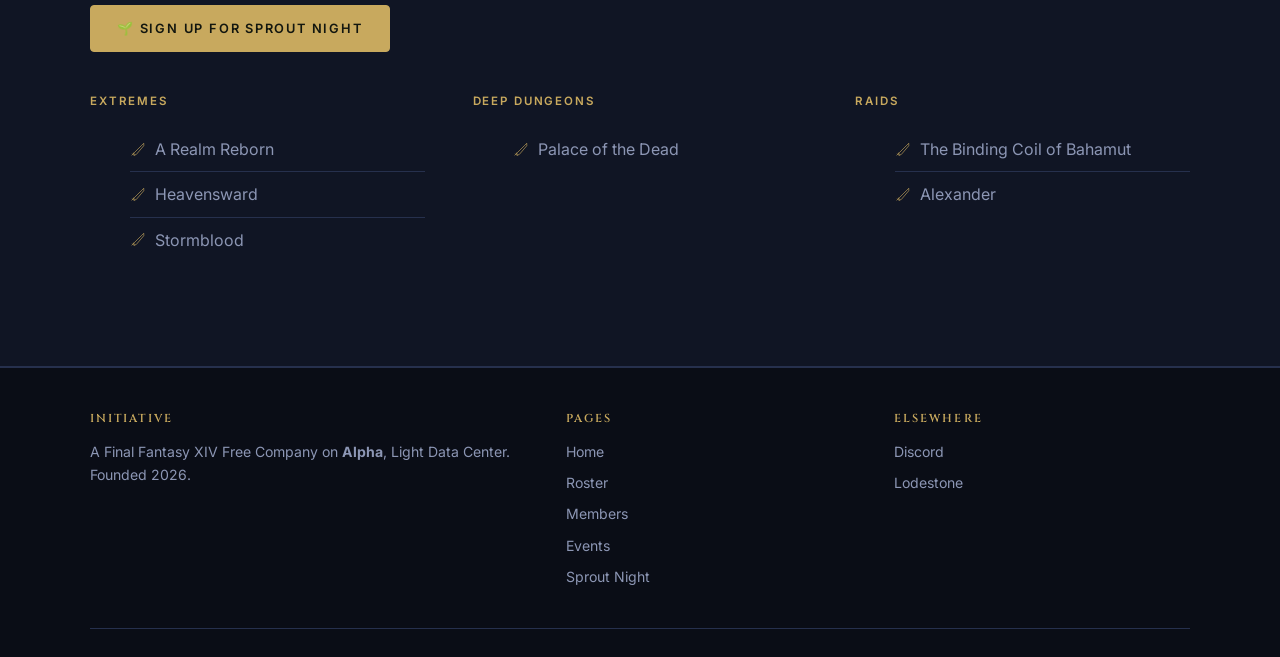
==== commit 8d22f0ea: "Add Sprout Night sign-ups" ====
--- a/events.html
+++ b/events.html
@@ -34,6 +34,7 @@
         <li><a href="roster.html">Roster</a></li>
         <li><a href="members.html">Members</a></li>
         <li><a href="events.html">Events</a></li>
+        <li><a href="sprout.html">Sprout Night</a></li>
       </ul>
     </nav>
   </header>
@@ -107,6 +108,7 @@
           <h2>Content we've run before</h2>
           <hr class="rule">
           <p>A running list of what we've already covered on Sprout Night — handy if you're new, or just want to see what you missed.</p>
+          <p style="margin-top:1.25rem;"><a class="btn btn--solid" href="sprout.html">🌱 Sign up for Sprout Night</a></p>
         </div>
 
         <div class="sprout-log" data-render="sprout-night"></div>
@@ -131,6 +133,7 @@
             <li><a href="roster.html">Roster</a></li>
             <li><a href="members.html">Members</a></li>
             <li><a href="events.html">Events</a></li>
+            <li><a href="sprout.html">Sprout Night</a></li>
           </ul>
         </div>
         <div>
--- a/assets/css/style.css
+++ b/assets/css/style.css
@@ -499,6 +499,10 @@
   transition: border-color .2s ease, background .2s ease;
 }
 .member:hover { background: var(--panel-hi); border-color: rgba(200, 169, 94, .5); }
+/* One person with more than one character: portraits side by side in one card. */
+.member--multi { width: 430px; }
+.member__portraits { display: flex; gap: 10px; }
+.member__portraits .portrait { flex: 1 1 0; min-width: 0; }
 .portrait { display: block; color: var(--text); }
 .portrait:hover { color: var(--gold-bright); }
 
@@ -1006,6 +1010,844 @@
   .reveal { opacity: 1; transform: none; }
 }
 
+/* --- Advent calendar page ------------------------------------------------- */
+.advent {
+  background: var(--panel);
+  border: 1px solid var(--line);
+  border-radius: var(--radius);
+  overflow: hidden;
+}
+
+.advent__head {
+  display: flex;
+  flex-wrap: wrap;
+  align-items: flex-end;
+  justify-content: space-between;
+  gap: 12px 24px;
+  padding: 18px 20px;
+  border-bottom: 1px solid var(--line);
+}
+.advent__month {
+  margin: 0;
+  font-size: 1.3rem;
+  letter-spacing: .04em;
+}
+.advent__sub { margin: 2px 0 0; font-size: .82rem; color: var(--muted); }
+
+.advent__legend {
+  display: flex;
+  flex-wrap: wrap;
+  gap: 6px 18px;
+  font-size: .75rem;
+  color: var(--muted);
+}
+.advent__legend span { display: inline-flex; align-items: center; gap: 6px; }
+.advent__legend .advent__ico { width: 15px; height: 15px; }
+
+.advent__status {
+  margin: 0;
+  padding: 10px 20px;
+  font-size: .8rem;
+  color: var(--crystal);
+  background: rgba(111, 211, 232, .06);
+  border-bottom: 1px solid var(--line);
+}
+
+.advent__body { padding: 18px 20px 22px; }
+
+.advent__weekdays,
+.advent__grid {
+  display: grid;
+  grid-template-columns: repeat(7, minmax(0, 1fr));
+  gap: 8px;
+}
+.advent__weekdays {
+  margin-bottom: 8px;
+  text-align: center;
+  font-size: .66rem;
+  font-weight: 600;
+  letter-spacing: .16em;
+  text-transform: uppercase;
+  color: var(--muted);
+}
+
+.advent__door {
+  position: relative;
+  aspect-ratio: 1 / 1.1;
+  display: flex;
+  flex-direction: column;
+  align-items: center;
+  justify-content: center;
+  gap: 6px;
+  padding: 4px;
+  font: inherit;
+  color: var(--text);
+  background: var(--bg-alt);
+  border: 1px solid var(--line);
+  border-radius: var(--radius);
+  cursor: pointer;
+  transition: border-color .18s ease, background .18s ease, transform .18s ease, box-shadow .18s ease;
+}
+.advent__door:hover {
+  transform: translateY(-2px);
+  background: var(--panel-hi);
+  border-color: rgba(200, 169, 94, .6);
+}
+.advent__num {
+  font-family: var(--font-display);
+  font-size: 1.2rem;
+  line-height: 1;
+}
+.advent__ico { width: 18px; height: 18px; color: var(--muted); }
+
+.advent__door--event {
+  background: rgba(200, 169, 94, .08);
+  border-color: rgba(200, 169, 94, .35);
+}
+.advent__door--event .advent__ico { color: var(--gold); }
+
+.advent__door--finale {
+  background: linear-gradient(160deg, rgba(200, 169, 94, .24), rgba(200, 169, 94, .07));
+  border-color: var(--gold);
+}
+.advent__door--finale .advent__ico { color: var(--gold-bright); }
+
+.advent__door.is-locked { opacity: .55; }
+.advent__door.is-locked:hover { transform: none; }
+
+/* A small crystal dot marks doors that have been opened. */
+.advent__door.is-opened::after {
+  content: "";
+  position: absolute;
+  top: 6px;
+  right: 6px;
+  width: 6px;
+  height: 6px;
+  border-radius: 50%;
+  background: var(--crystal);
+  box-shadow: 0 0 8px var(--crystal);
+}
+.advent__door.is-today { box-shadow: 0 0 0 2px rgba(111, 211, 232, .55); }
+.advent__door.is-selected {
+  border-color: var(--gold-bright);
+  box-shadow: 0 0 0 1px var(--gold-bright), 0 0 20px rgba(200, 169, 94, .28);
+}
+.advent__door.is-shaking { animation: advent-shake .4s ease; }
+@keyframes advent-shake {
+  0%, 100% { transform: translateX(0); }
+  25%      { transform: translateX(-4px); }
+  75%      { transform: translateX(4px); }
+}
+
+.advent__detail {
+  margin-top: 20px;
+  padding-top: 20px;
+  border-top: 1px solid var(--line);
+}
+.advent__hint { margin: 0; text-align: center; color: var(--muted); font-size: .9rem; }
+
+.advent__detail-card {
+  display: flex;
+  align-items: flex-start;
+  gap: 16px;
+  padding: 16px 18px;
+  background: var(--bg-alt);
+  border: 1px solid var(--line);
+  border-left: 3px solid var(--gold);
+  border-radius: var(--radius);
+}
+.advent__detail-card--finale {
+  background: linear-gradient(160deg, rgba(200, 169, 94, .16), var(--bg-alt));
+  border-color: var(--gold);
+}
+.advent__detail-card.is-locked { border-left-color: var(--muted); }
+.advent__detail-ico { flex: none; width: 34px; height: 34px; color: var(--gold); }
+.advent__detail-card.is-locked .advent__detail-ico { color: var(--muted); }
+.advent__detail-meta {
+  margin: 0 0 2px;
+  font-size: .68rem;
+  font-weight: 600;
+  letter-spacing: .16em;
+  text-transform: uppercase;
+  color: var(--muted);
+}
+.advent__detail-card h3 { margin: 0 0 4px; font-size: 1.2rem; }
+.advent__detail-card p:last-child { margin: 0; color: var(--muted); font-size: .94rem; }
+.advent__extra {
+  margin-top: 14px;
+  padding-top: 12px;
+  border-top: 1px solid var(--line);
+}
+.advent__extra h4 { margin: 0 0 3px; font-size: 1.02rem; }
+
+@media (max-width: 680px) {
+  .advent__head { padding: 14px 14px; }
+  .advent__status { padding: 8px 14px; }
+  .advent__body { padding: 14px 10px 18px; }
+  .advent__weekdays, .advent__grid { gap: 5px; }
+  .advent__weekdays { font-size: .58rem; letter-spacing: .08em; }
+  .advent__door { gap: 3px; padding: 2px; }
+  .advent__num { font-size: .95rem; }
+  .advent__ico { width: 14px; height: 14px; }
+  .advent__detail-card { gap: 12px; padding: 14px; }
+  .advent__detail-ico { width: 28px; height: 28px; }
+}
+
+/* --- Advent page theme: Starlight Celebration -----------------------------
+   Everything below is scoped to body.page-advent, so the rest of the site
+   keeps its normal look. ------------------------------------------------- */
+.page-advent {
+  --adv-red:    #b3202f;
+  --adv-red-hi: #e2475a;
+  --adv-green:  #1f6b46;
+  --adv-ice:    #bfe4ff;
+  background:
+    radial-gradient(1100px 520px at 50% -8%, rgba(179, 32, 47, .26), transparent 62%),
+    radial-gradient(900px 520px at 92% 18%, rgba(47, 184, 163, .12), transparent 60%),
+    radial-gradient(800px 480px at 4% 40%, rgba(31, 107, 70, .16), transparent 60%),
+    linear-gradient(180deg, #060a18 0%, #0b1632 48%, #070b1a 100%);
+  background-attachment: fixed;
+}
+
+/* Twinkling stars */
+.page-advent::before {
+  content: "";
+  position: fixed;
+  inset: 0;
+  z-index: 0;
+  pointer-events: none;
+  background-image:
+    radial-gradient(1px 1px at 20px 30px, #fff, transparent),
+    radial-gradient(1px 1px at 90px 140px, rgba(255, 255, 255, .8), transparent),
+    radial-gradient(1.5px 1.5px at 150px 60px, #ecd398, transparent),
+    radial-gradient(1px 1px at 210px 190px, rgba(255, 255, 255, .7), transparent),
+    radial-gradient(1.5px 1.5px at 260px 100px, #bfe4ff, transparent),
+    radial-gradient(1px 1px at 40px 220px, rgba(255, 255, 255, .6), transparent);
+  background-size: 300px 260px;
+  animation: advent-twinkle 5s ease-in-out infinite alternate;
+}
+@keyframes advent-twinkle { from { opacity: .45; } to { opacity: 1; } }
+
+/* Falling snow (flakes are added by initAdventSky in main.js) */
+.advent-sky {
+  position: fixed;
+  inset: 0;
+  z-index: 0;
+  pointer-events: none;
+  overflow: hidden;
+}
+.advent-flake {
+  position: absolute;
+  top: -12px;
+  border-radius: 50%;
+  background: #fff;
+  box-shadow: 0 0 6px rgba(255, 255, 255, .75);
+  animation-name: advent-fall, advent-sway;
+  animation-timing-function: linear, ease-in-out;
+  animation-iteration-count: infinite, infinite;
+  animation-direction: normal, alternate;
+}
+.advent-flake--star {
+  border-radius: 0;
+  background: #fff3c4;
+  box-shadow: none;
+  filter: drop-shadow(0 0 5px rgba(236, 211, 152, .9));
+  clip-path: polygon(50% 0, 62% 38%, 100% 50%, 62% 62%, 50% 100%, 38% 62%, 0 50%, 38% 38%);
+}
+@keyframes advent-fall { to { transform: translateY(108vh); } }
+@keyframes advent-sway { from { translate: -14px 0; } to { translate: 14px 0; } }
+
+.page-advent main,
+.page-advent .adv-foot { position: relative; z-index: 1; }
+
+/* Aurora over the whole page */
+.advent-aurora {
+  position: fixed;
+  top: -60px;
+  left: -10%;
+  width: 120%;
+  height: 360px;
+  z-index: 0;
+  pointer-events: none;
+  opacity: .8;
+  filter: blur(46px);
+  background: linear-gradient(100deg, transparent 6%, rgba(47, 184, 163, .34) 26%, rgba(111, 211, 232, .24) 46%, rgba(177, 140, 240, .22) 64%, rgba(179, 32, 47, .2) 80%, transparent 96%);
+  transform: skewY(-4deg);
+  animation: advent-aurora 16s ease-in-out infinite alternate;
+}
+@keyframes advent-aurora {
+  from { transform: skewY(-4deg) translateX(-4%); opacity: .55; }
+  to   { transform: skewY(3deg)  translateX(4%);  opacity: .9; }
+}
+
+/* ---- Own top bar (replaces the site header on this page) ---- */
+.adv-bar {
+  position: absolute;
+  top: 0;
+  left: 0;
+  right: 0;
+  z-index: 3;
+  display: flex;
+  align-items: center;
+  justify-content: space-between;
+  gap: 16px;
+  padding: 14px 22px;
+}
+.adv-bar a {
+  font-size: .72rem;
+  font-weight: 600;
+  letter-spacing: .18em;
+  text-transform: uppercase;
+  color: var(--gold-bright);
+}
+.adv-bar a:hover { color: #fff; }
+.adv-bar__brand {
+  display: inline-flex;
+  align-items: center;
+  gap: 10px;
+  font-family: var(--font-display);
+  letter-spacing: .16em !important;
+}
+.adv-bar__brand svg { width: 26px; height: 26px; }
+.adv-bar__links { display: flex; gap: 22px; }
+
+/* ---- Hero ---- */
+.adv-hero {
+  position: relative;
+  overflow: hidden;
+  padding: 112px 20px 34px;
+  text-align: center;
+  border-bottom: 1px solid rgba(200, 169, 94, .35);
+  background: radial-gradient(760px 320px at 50% 0%, rgba(226, 71, 90, .14), transparent 70%);
+}
+/* A big pale moon behind the tree */
+.adv-hero::before {
+  content: "";
+  position: absolute;
+  left: 50%;
+  top: 270px;
+  width: 560px;
+  height: 560px;
+  margin-left: -280px;
+  border-radius: 50%;
+  background: radial-gradient(circle, rgba(255, 244, 214, .17), rgba(255, 244, 214, .05) 45%, transparent 68%);
+  pointer-events: none;
+}
+.adv-hero > * { position: relative; }
+.adv-hero > .adv-bar { position: absolute; }
+
+.adv-eyebrow {
+  display: block;
+  margin-bottom: .5rem;
+  font-size: .78rem;
+  font-weight: 600;
+  letter-spacing: .34em;
+  text-transform: uppercase;
+  color: var(--gold-bright);
+}
+.adv-eyebrow::before { content: "\2726\00a0\00a0"; color: var(--adv-red-hi); }
+.adv-eyebrow::after  { content: "\00a0\00a0\2726"; color: var(--adv-red-hi); }
+
+.adv-title {
+  margin: 0 0 .1em;
+  font-size: clamp(2.4rem, 9vw, 5rem);
+  letter-spacing: .07em;
+  line-height: 1.05;
+  background: linear-gradient(180deg, #fffbe9 0%, #ecd398 46%, #b8923f 100%);
+  -webkit-background-clip: text;
+  background-clip: text;
+  color: transparent;
+  filter: drop-shadow(0 0 22px rgba(236, 211, 152, .3));
+}
+.adv-subtitle {
+  margin: 0 0 .9rem;
+  font-family: var(--font-display);
+  font-size: clamp(.95rem, 2.4vw, 1.3rem);
+  letter-spacing: .24em;
+  text-transform: uppercase;
+  color: var(--adv-ice);
+}
+.advent-flourish {
+  display: block;
+  width: min(280px, 70%);
+  height: 18px;
+  margin: 0 auto 1.1rem;
+  color: var(--gold);
+}
+
+.adv-stage {
+  position: relative;
+  width: min(560px, 100%);
+  margin: 4px auto 0;
+}
+.adv-tree {
+  display: block;
+  width: min(310px, 70vw);
+  height: auto;
+  margin: 0 auto;
+  filter: drop-shadow(0 0 34px rgba(236, 211, 152, .22));
+}
+.adv-tree .orn { animation: advent-orn 2.6s ease-in-out infinite alternate; }
+.adv-tree .orn:nth-of-type(3n)   { animation-delay: .7s; }
+.adv-tree .orn:nth-of-type(3n+1) { animation-delay: 1.4s; }
+.adv-tree .orn:nth-of-type(5n)   { animation-duration: 1.9s; }
+.adv-tree .topper { animation: advent-topper 2.2s ease-in-out infinite alternate; transform-origin: 160px 35px; transform-box: view-box; }
+@keyframes advent-orn { from { opacity: .62; } to { opacity: 1; } }
+@keyframes advent-topper {
+  from { filter: drop-shadow(0 0 4px #ecd398); transform: scale(.94); }
+  to   { filter: drop-shadow(0 0 16px #fff3c4); transform: scale(1.08); }
+}
+
+/* Elemental crystals drifting around the tree */
+.adv-crystal {
+  position: absolute;
+  width: 34px;
+  height: 68px;
+  filter: drop-shadow(0 0 12px currentColor);
+  animation: advent-float 5s ease-in-out infinite alternate;
+}
+.adv-crystal--a { left: 2%;  top: 14%; color: #ff6b4a; animation-delay: -1s; }
+.adv-crystal--b { left: 13%; top: 52%; color: #9fdcff; animation-delay: -3s; width: 28px; height: 56px; }
+.adv-crystal--c { left: 6%;  top: 76%; color: #7ee08a; animation-delay: -2s; width: 24px; height: 48px; }
+.adv-crystal--d { right: 2%; top: 20%; color: #c58bff; animation-delay: -4s; }
+.adv-crystal--e { right: 13%; top: 56%; color: #e0c060; animation-delay: -2.5s; width: 28px; height: 56px; }
+.adv-crystal--f { right: 6%; top: 78%; color: #4aa8ff; animation-delay: -.5s; width: 24px; height: 48px; }
+@keyframes advent-float {
+  from { transform: translateY(-8px) rotate(-4deg); }
+  to   { transform: translateY(10px) rotate(4deg); }
+}
+
+.adv-count {
+  display: inline-flex;
+  align-items: center;
+  gap: 10px;
+  margin: 18px 0 18px;
+  padding: 10px 22px;
+  font-family: var(--font-display);
+  font-size: clamp(.82rem, 2.2vw, 1rem);
+  letter-spacing: .12em;
+  color: var(--gold-bright);
+  background: linear-gradient(90deg, rgba(179, 32, 47, .28), rgba(31, 107, 70, .28));
+  border: 1px solid var(--gold);
+  border-radius: 999px;
+  box-shadow: 0 0 26px rgba(236, 211, 152, .22), inset 0 0 14px rgba(0, 0, 0, .3);
+}
+.adv-count svg { width: 14px; height: 28px; flex: none; color: var(--crystal); filter: drop-shadow(0 0 6px currentColor); }
+.adv-intro {
+  max-width: 700px;
+  margin: 0 auto;
+  color: #c9d3ec;
+}
+
+/* Strings of lights draped across the top */
+.advent-lights {
+  position: absolute;
+  top: 52px;
+  left: 0;
+  right: 0;
+  height: 44px;
+  pointer-events: none;
+  background-repeat: repeat-x;
+  background-size: 120px 40px;
+  background-image: url("data:image/svg+xml,%3Csvg xmlns='http://www.w3.org/2000/svg' width='120' height='40' viewBox='0 0 120 40'%3E%3Cpath d='M0 4 Q60 34 120 4' fill='none' stroke='%23123a2a' stroke-width='2'/%3E%3Cg%3E%3Ccircle cx='15' cy='12' r='4.2' fill='%23e2475a'/%3E%3Ccircle cx='45' cy='19.5' r='4.2' fill='%23ecd398'/%3E%3Ccircle cx='75' cy='19.5' r='4.2' fill='%236fd3e8'/%3E%3Ccircle cx='105' cy='12' r='4.2' fill='%237cc576'/%3E%3C/g%3E%3C/svg%3E");
+  filter: drop-shadow(0 0 5px rgba(236, 211, 152, .55));
+  animation: advent-bulbs 3.2s ease-in-out infinite alternate;
+}
+@keyframes advent-bulbs { from { opacity: .7; } to { opacity: 1; } }
+
+/* A row of little crystals as a divider */
+.adv-gems {
+  display: flex;
+  justify-content: center;
+  align-items: center;
+  gap: 18px;
+  height: 40px;
+  margin: 0 auto;
+}
+.adv-gems svg { width: 16px; height: 32px; filter: drop-shadow(0 0 6px currentColor); animation: advent-float 4s ease-in-out infinite alternate; }
+.adv-gems svg:nth-child(2n) { animation-delay: -1.5s; }
+.adv-gems svg:nth-child(3n) { animation-delay: -2.5s; }
+
+/* ---- Own footer ---- */
+.adv-foot {
+  padding: 34px 20px 44px;
+  text-align: center;
+  border-top: 1px solid rgba(200, 169, 94, .3);
+  background: linear-gradient(180deg, transparent, rgba(6, 10, 24, .85));
+}
+.adv-foot__msg {
+  margin: 14px 0 6px;
+  font-family: var(--font-display);
+  font-size: clamp(1.05rem, 3vw, 1.4rem);
+  letter-spacing: .08em;
+  color: var(--gold-bright);
+}
+.adv-foot__links {
+  display: flex;
+  flex-wrap: wrap;
+  justify-content: center;
+  gap: 8px 22px;
+  margin: 14px 0 10px;
+}
+.adv-foot__links a { font-size: .74rem; font-weight: 600; letter-spacing: .16em; text-transform: uppercase; }
+.adv-foot__fine { margin: 0; font-size: .78rem; color: var(--muted); }
+
+/* The calendar panel — a gold double frame */
+.page-advent .advent {
+  position: relative;
+  background: linear-gradient(180deg, rgba(14, 22, 46, .92), rgba(9, 14, 32, .94));
+  border: 1px solid var(--gold);
+  box-shadow:
+    inset 0 0 0 4px #090e20,
+    inset 0 0 0 5px rgba(200, 169, 94, .4),
+    0 18px 60px rgba(0, 0, 0, .5),
+    0 0 48px rgba(179, 32, 47, .14);
+}
+.page-advent .advent__head { border-bottom-color: rgba(200, 169, 94, .3); padding: 22px 26px 18px; }
+.page-advent .advent__month {
+  font-size: 1.55rem;
+  color: var(--gold-bright);
+  text-shadow: 0 0 18px rgba(236, 211, 152, .3);
+}
+.page-advent .advent__sub { color: var(--adv-ice); opacity: .8; }
+.page-advent .advent__legend .advent__ico { color: var(--gold); }
+.page-advent .advent__status {
+  color: var(--adv-ice);
+  background: linear-gradient(90deg, rgba(191, 228, 255, .07), rgba(179, 32, 47, .08), rgba(191, 228, 255, .07));
+  border-bottom-color: rgba(200, 169, 94, .25);
+  text-align: center;
+}
+.page-advent .advent__body { padding: 22px 26px 26px; }
+.page-advent .advent__weekdays { color: var(--gold); }
+.page-advent .advent__weekdays,
+.page-advent .advent__grid { gap: 10px; }
+
+/* Doors are wrapped gifts */
+.page-advent .advent__door {
+  --wrap-a: #a32634;
+  --wrap-b: #66101c;
+  --ribbon: #e2c27a;
+  --plate:  #0a0d16;
+  overflow: visible;
+  border: 1px solid rgba(255, 255, 255, .12);
+  background:
+    linear-gradient(90deg, transparent calc(50% - 5px), var(--ribbon) calc(50% - 5px), var(--ribbon) calc(50% + 5px), transparent calc(50% + 5px)),
+    linear-gradient(0deg, transparent calc(50% - 5px), var(--ribbon) calc(50% - 5px), var(--ribbon) calc(50% + 5px), transparent calc(50% + 5px)),
+    linear-gradient(160deg, var(--wrap-a), var(--wrap-b));
+  box-shadow: 0 4px 12px rgba(0, 0, 0, .35), inset 0 1px 0 rgba(255, 255, 255, .18);
+}
+.page-advent .advent__door--event {
+  --wrap-a: #21754c;
+  --wrap-b: #0f3c27;
+  --ribbon: #f0dfae;
+}
+.page-advent .advent__door--finale {
+  --wrap-a: #e3c06b;
+  --wrap-b: #8f6f26;
+  --ribbon: #b3202f;
+  border-color: #fff3c4;
+  animation: advent-finale 2.8s ease-in-out infinite alternate;
+}
+@keyframes advent-finale {
+  from { box-shadow: 0 4px 12px rgba(0, 0, 0, .35), 0 0 10px rgba(236, 211, 152, .35); }
+  to   { box-shadow: 0 4px 12px rgba(0, 0, 0, .35), 0 0 26px rgba(236, 211, 152, .8); }
+}
+
+/* Bow */
+.page-advent .advent__door::before {
+  content: "";
+  position: absolute;
+  top: -5px;
+  left: 50%;
+  width: 11px;
+  height: 9px;
+  margin-left: -5.5px;
+  border-radius: 50%;
+  background: var(--ribbon);
+  box-shadow: -9px 2px 0 -2px var(--ribbon), 9px 2px 0 -2px var(--ribbon);
+}
+
+/* Number plate in the middle, kind icon in the corner */
+.page-advent .advent__num {
+  position: relative;
+  display: grid;
+  place-items: center;
+  width: 2.1rem;
+  height: 2.1rem;
+  font-size: 1.05rem;
+  color: var(--gold-bright);
+  background: var(--plate);
+  border: 1px solid var(--gold);
+  border-radius: 50%;
+  box-shadow: 0 0 0 3px rgba(10, 13, 22, .55);
+}
+.page-advent .advent__door .advent__ico {
+  position: absolute;
+  right: 5px;
+  bottom: 5px;
+  width: 16px;
+  height: 16px;
+  color: #fff;
+  opacity: .9;
+  filter: drop-shadow(0 1px 2px rgba(0, 0, 0, .6));
+}
+
+.page-advent .advent__door:hover {
+  transform: translateY(-3px) rotate(-1deg);
+  border-color: var(--gold-bright);
+  box-shadow: 0 10px 22px rgba(0, 0, 0, .45), 0 0 18px rgba(236, 211, 152, .35);
+}
+
+/* Opened: the wrapping falls away and the gift glows from inside */
+.page-advent .advent__door.is-opened {
+  background:
+    radial-gradient(circle at 50% 46%, rgba(255, 240, 190, .55), transparent 68%),
+    linear-gradient(160deg, var(--wrap-a), var(--wrap-b));
+}
+.page-advent .advent__door.is-opened::before { display: none; }
+.page-advent .advent__door.is-opened::after {
+  top: 6px;
+  right: 6px;
+  width: 7px;
+  height: 7px;
+  background: #fff;
+  box-shadow: 0 0 10px 2px rgba(255, 255, 255, .9);
+}
+
+/* Locked: frosted over */
+.page-advent .advent__door.is-locked {
+  opacity: 1;
+  filter: saturate(.55) brightness(.72);
+}
+.page-advent .advent__door.is-locked::after {
+  content: "";
+  position: absolute;
+  inset: 0;
+  border-radius: inherit;
+  background:
+    radial-gradient(circle at 20% 15%, rgba(255, 255, 255, .28), transparent 40%),
+    linear-gradient(180deg, rgba(191, 228, 255, .26), rgba(191, 228, 255, .06));
+  pointer-events: none;
+}
+
+.page-advent .advent__door.is-today {
+  box-shadow: 0 0 0 2px rgba(111, 211, 232, .8), 0 0 22px rgba(111, 211, 232, .5);
+  animation: advent-today 2.2s ease-in-out infinite alternate;
+}
+@keyframes advent-today {
+  from { box-shadow: 0 0 0 2px rgba(111, 211, 232, .8), 0 0 10px rgba(111, 211, 232, .3); }
+  to   { box-shadow: 0 0 0 2px rgba(111, 211, 232, 1),  0 0 28px rgba(111, 211, 232, .75); }
+}
+.page-advent .advent__door.is-selected {
+  border-color: #fff3c4;
+  box-shadow: 0 0 0 2px var(--gold-bright), 0 0 26px rgba(236, 211, 152, .6);
+}
+
+/* Reveal panel */
+.page-advent .advent__detail { border-top-color: rgba(200, 169, 94, .3); }
+.page-advent .advent__hint { color: var(--adv-ice); opacity: .85; }
+.page-advent .advent__detail-card {
+  background: linear-gradient(160deg, rgba(31, 107, 70, .2), rgba(10, 14, 30, .9) 55%);
+  border: 1px solid rgba(200, 169, 94, .45);
+  border-left: 4px solid var(--adv-red);
+  box-shadow: 0 0 30px rgba(236, 211, 152, .08);
+}
+.page-advent .advent__detail-card--finale {
+  background: linear-gradient(160deg, rgba(227, 192, 107, .22), rgba(10, 14, 30, .9) 60%);
+  border-color: var(--gold-bright);
+  border-left-color: var(--gold-bright);
+}
+.page-advent .advent__detail-card.is-locked {
+  background: linear-gradient(160deg, rgba(191, 228, 255, .1), rgba(10, 14, 30, .9) 60%);
+  border-left-color: var(--adv-ice);
+}
+.page-advent .advent__detail-card h3 { color: var(--gold-bright); }
+.page-advent .advent__emoji { font-size: 1.15em; }
+
+@media (max-width: 680px) {
+  .adv-bar { padding: 12px 14px; }
+  .adv-bar__links { gap: 14px; }
+  .adv-bar__links a:nth-child(n+3) { display: none; }
+  .adv-hero { padding-top: 100px; }
+  .adv-hero::before { width: 420px; height: 420px; margin-left: -210px; top: 250px; }
+  .adv-crystal--b, .adv-crystal--e { display: none; }
+  .adv-crystal { width: 24px; height: 48px; }
+  .adv-crystal--c, .adv-crystal--f { width: 20px; height: 40px; }
+  .adv-gems { gap: 12px; }
+}
+
+@media (max-width: 680px) {
+  .page-advent .advent__head { padding: 16px 14px 14px; }
+  .page-advent .advent__body { padding: 14px 10px 18px; }
+  .page-advent .advent__weekdays,
+  .page-advent .advent__grid { gap: 6px; }
+  .page-advent .advent__num { width: 1.6rem; height: 1.6rem; font-size: .8rem; box-shadow: 0 0 0 2px rgba(10, 13, 22, .55); }
+  .page-advent .advent__door .advent__ico { width: 11px; height: 11px; right: 3px; bottom: 3px; }
+  .page-advent .advent__door::before { width: 8px; height: 6px; margin-left: -4px; top: -4px; box-shadow: -7px 1px 0 -2px var(--ribbon), 7px 1px 0 -2px var(--ribbon); }
+  .page-advent .advent__door.is-opened::after { top: 4px; right: 4px; width: 5px; height: 5px; }
+  .advent-lights { top: 46px; height: 36px; background-size: 96px 32px; }
+}
+
+@media (prefers-reduced-motion: reduce) {
+  .page-advent::before, .advent-lights, .advent-aurora, .adv-crystal, .adv-gems svg, .adv-tree .orn, .adv-tree .topper, .page-advent .advent__door--finale, .page-advent .advent__door.is-today { animation: none; }
+  .advent-sky { display: none; }
+}
+
+/* --- Morbol Month: seasonal theme for events.html ---------------------------
+   Switched on by initEventsTheme() in main.js (dates are set by EVENTS_THEME in
+   data.js). It re-colours the whole page by swapping the design tokens for a
+   swampy green-and-purple palette, then adds the bog fog, spores and vines. -- */
+body.theme-morbol {
+  --bg:          #070d09;
+  --bg-alt:      #0c150e;
+  --panel:       #111d14;
+  --panel-hi:    #182a1c;
+  --line:        #2b4130;
+  --gold:        #9fc33a;
+  --gold-bright: #d3ee6f;
+  --crystal:     #b88cf2;
+  --text:        #e4edd9;
+  --muted:       #94a88c;
+  background:
+    radial-gradient(900px 520px at 12% 0%, rgba(120, 160, 40, .2), transparent 62%),
+    radial-gradient(800px 600px at 92% 38%, rgba(110, 60, 150, .17), transparent 62%),
+    linear-gradient(180deg, #070d09 0%, #0a150c 58%, #060b07 100%);
+  background-attachment: fixed;
+}
+.theme-morbol .brand__mark { stroke: var(--gold); }
+.theme-morbol .site-header { background: rgba(7, 13, 9, .92); }
+
+/* Drifting bog fog */
+.mb-bog {
+  position: fixed;
+  inset: -10%;
+  z-index: 0;
+  pointer-events: none;
+  opacity: .75;
+  filter: blur(34px);
+  background:
+    radial-gradient(420px 300px at 18% 72%, rgba(140, 175, 50, .24), transparent 70%),
+    radial-gradient(520px 360px at 78% 82%, rgba(120, 70, 165, .22), transparent 70%),
+    radial-gradient(380px 280px at 56% 34%, rgba(175, 195, 60, .14), transparent 70%);
+  animation: mb-drift 24s ease-in-out infinite alternate;
+}
+@keyframes mb-drift {
+  from { transform: translate(-3%, 2%) scale(1); }
+  to   { transform: translate(4%, -3%) scale(1.14); }
+}
+
+/* Rising spores */
+.mb-spores { position: fixed; inset: 0; z-index: 0; pointer-events: none; overflow: hidden; }
+.mb-spore {
+  position: absolute;
+  bottom: -24px;
+  border-radius: 50%;
+  border: 1px solid rgba(190, 232, 110, .55);
+  background: radial-gradient(circle at 32% 30%, rgba(225, 255, 160, .5), rgba(140, 190, 60, .1));
+  animation-name: mb-rise, mb-spore-sway;
+  animation-timing-function: linear, ease-in-out;
+  animation-iteration-count: infinite, infinite;
+  animation-direction: normal, alternate;
+}
+@keyframes mb-rise {
+  0%   { transform: translateY(0); opacity: 0; }
+  10%  { opacity: .85; }
+  100% { transform: translateY(-112vh); opacity: 0; }
+}
+@keyframes mb-spore-sway { from { translate: -16px 0; } to { translate: 16px 0; } }
+
+.theme-morbol main,
+.theme-morbol .site-footer { position: relative; z-index: 1; }
+
+/* Banner */
+.theme-morbol .page-banner {
+  position: relative;
+  overflow: hidden;
+  padding-top: clamp(66px, 8vw, 92px);
+  background:
+    radial-gradient(700px 320px at 20% 0%, rgba(150, 190, 50, .17), transparent 65%),
+    radial-gradient(520px 260px at 86% 10%, rgba(120, 70, 165, .16), transparent 65%),
+    linear-gradient(180deg, #0b150d, var(--bg));
+}
+.theme-morbol .page-banner .eyebrow::before { content: "\2248\00a0"; }
+.theme-morbol .page-banner .eyebrow::after  { content: "\00a0\2248"; }
+.theme-morbol .page-banner h1,
+.theme-morbol .hero h1 {
+  width: fit-content;
+  background: linear-gradient(180deg, #f2ffb8 0%, #a9d13d 55%, #5f8a22 100%);
+  -webkit-background-clip: text;
+  background-clip: text;
+  color: transparent;
+  filter: drop-shadow(0 0 16px rgba(160, 200, 60, .3));
+  transform-origin: left bottom;
+  animation: mb-squelch 3.2s ease-in-out infinite;
+}
+@keyframes mb-squelch {
+  0%, 100% { transform: scale(1, 1); }
+  50%      { transform: scale(1.018, .975); }
+}
+.mb-kicker { margin: 0 0 .7rem; font-style: italic; color: #c8e08a; }
+
+/* Vines draped across the top of the banner */
+.mb-vines {
+  position: absolute;
+  top: 0;
+  left: 0;
+  right: 0;
+  height: 48px;
+  pointer-events: none;
+  transform-origin: top center;
+  background-repeat: repeat-x;
+  background-size: 160px 46px;
+  background-image: url("data:image/svg+xml,%3Csvg xmlns='http://www.w3.org/2000/svg' width='160' height='46' viewBox='0 0 160 46'%3E%3Cg fill='none' stroke='%2340802c' stroke-width='3' stroke-linecap='round'%3E%3Cpath d='M0 10 C40 34 80 -6 120 18 S160 10 160 10'/%3E%3Cpath d='M52 21 q-5 12 2 21'/%3E%3Cpath d='M128 14 q7 11 0 24'/%3E%3C/g%3E%3Cg fill='%2368ad3b'%3E%3Cellipse cx='28' cy='25' rx='8' ry='3.4' transform='rotate(35 28 25)'/%3E%3Cellipse cx='92' cy='7' rx='8' ry='3.4' transform='rotate(-30 92 7)'/%3E%3Cellipse cx='142' cy='20' rx='7' ry='3' transform='rotate(25 142 20)'/%3E%3C/g%3E%3Ccircle cx='60' cy='19' r='3.6' fill='%238c5fcc'/%3E%3Ccircle cx='118' cy='17' r='3.2' fill='%23c6e45a'/%3E%3Ccircle cx='54' cy='43' r='3' fill='%238c5fcc'/%3E%3Ccircle cx='129' cy='39' r='3' fill='%23c6e45a'/%3E%3C/svg%3E");
+  filter: drop-shadow(0 2px 6px rgba(0, 0, 0, .5));
+  animation: mb-sway 5s ease-in-out infinite alternate;
+}
+@keyframes mb-sway { from { transform: skewX(-1.6deg); } to { transform: skewX(1.6deg); } }
+
+/* Calendar and details pick up the swamp palette */
+.theme-morbol .cal {
+  border-color: rgba(159, 195, 58, .4);
+  box-shadow: 0 0 44px rgba(120, 160, 40, .13);
+}
+.theme-morbol .cal__cell--today { background: rgba(159, 195, 58, .09); }
+.theme-morbol .cal__bar:hover { animation: mb-wiggle .45s ease-in-out; }
+@keyframes mb-wiggle {
+  0%, 100% { transform: rotate(0); }
+  30% { transform: rotate(-1.4deg); }
+  70% { transform: rotate(1.4deg); }
+}
+.theme-morbol .card:hover,
+.theme-morbol .member:hover { border-color: rgba(159, 195, 58, .5); }
+.theme-morbol .section--alt { border-block-color: rgba(159, 195, 58, .25); }
+
+/* Home hero gets the swamp treatment too */
+.theme-morbol .hero {
+  background:
+    radial-gradient(900px 500px at 72% 12%, rgba(120, 70, 165, .22), transparent 60%),
+    radial-gradient(700px 500px at 18% 85%, rgba(150, 190, 50, .18), transparent 60%),
+    linear-gradient(180deg, #0b150d 0%, var(--bg) 100%);
+}
+.theme-morbol .hero .mb-vines { z-index: 2; }
+.theme-morbol .hero__inner { padding-top: 96px; }
+.theme-morbol .hero__tag {
+  color: var(--gold-bright);
+  border-color: rgba(159, 195, 58, .4);
+  background: rgba(159, 195, 58, .08);
+}
+.theme-morbol .hero__tag::before { background: var(--gold); box-shadow: 0 0 10px var(--gold); }
+.theme-morbol .hero__lead { color: #bcd0b0; }
+
+@media (max-width: 680px) {
+  .mb-vines { height: 38px; background-size: 120px 35px; }
+  .theme-morbol .page-banner { padding-top: 58px; }
+}
+
+@media (prefers-reduced-motion: reduce) {
+  .mb-bog, .mb-vines, .theme-morbol .page-banner h1, .theme-morbol .hero h1, .theme-morbol .cal__bar:hover { animation: none; }
+  .mb-spores { display: none; }
+}
+
 /* --- Responsive --------------------------------------------------------- */
 @media (max-width: 900px) {
   .grid--4 { grid-template-columns: repeat(2, 1fr); }
@@ -1036,6 +1878,7 @@
 
   .roster-grid { gap: 12px; }
   .member { width: calc(50% - 6px); padding: 6px; }
+  .member--multi { width: 100%; }
   .portrait__name { font-size: .85rem; }
   .member__role { font-size: .76rem; }
 
